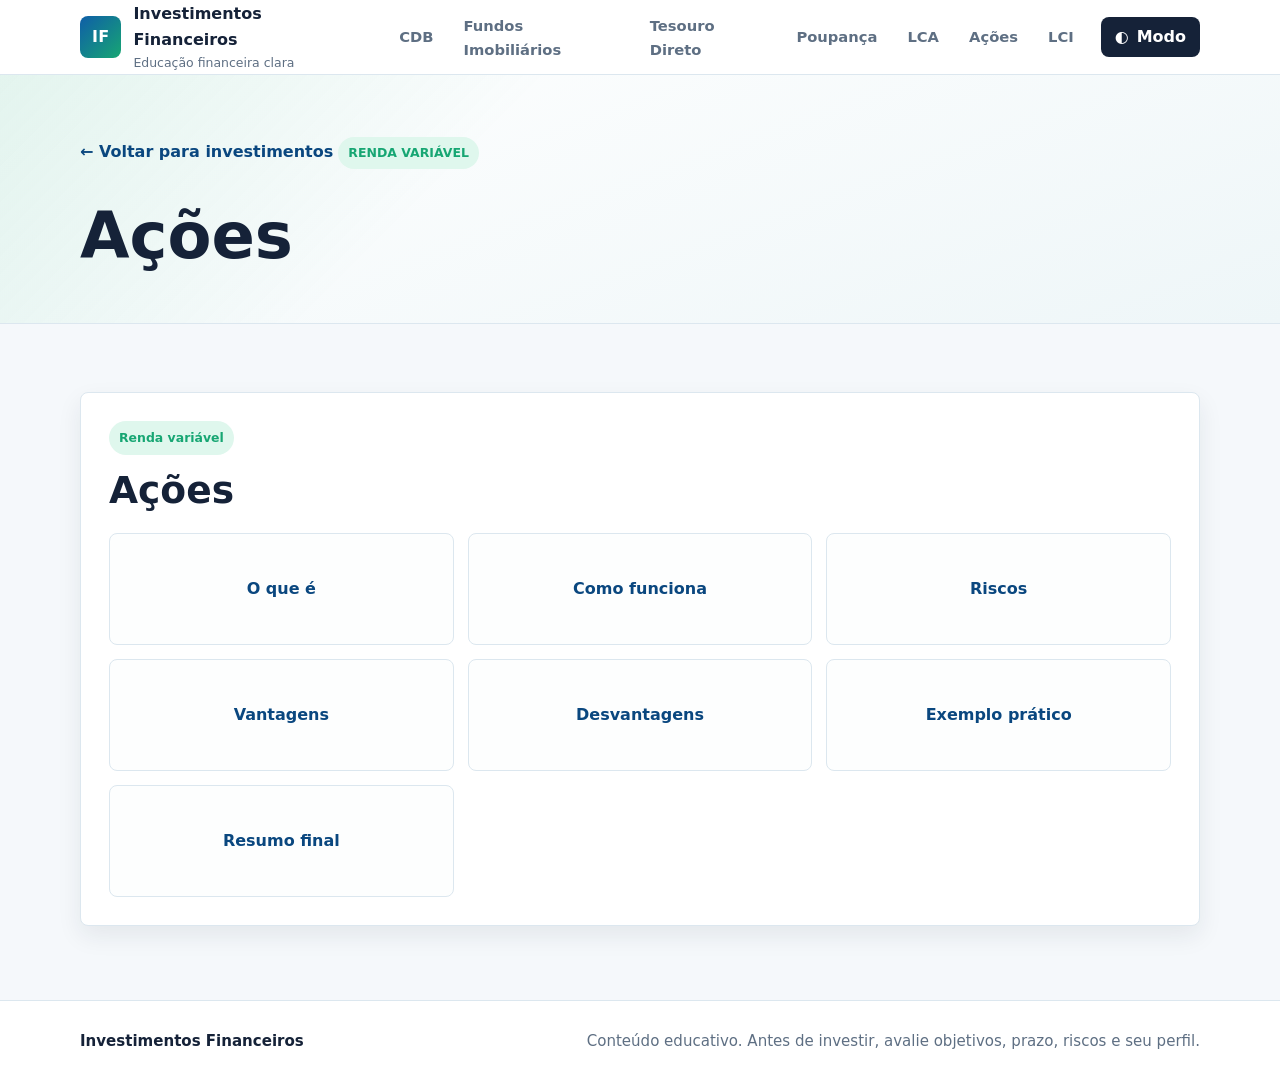
==== acoes.html @ 97bcd503 "Adição de layout base para os outros membros do grupo adicionarem o conteúdo" ====
<!DOCTYPE html>
<html lang="pt-BR">
<head>
    <meta charset="UTF-8">
    <meta name="viewport" content="width=device-width, initial-scale=1.0">
    <title>Ações | Investimentos Financeiros</title>
    <link rel="stylesheet" href="style.css">
</head>
<body>
    <header class="site-header" id="topo">
        <nav class="navbar container" aria-label="Navegação principal">
            <a class="brand" href="index.html" aria-label="Ir para a página inicial">
                <span class="brand-mark">IF</span>
                <span><strong>Investimentos Financeiros</strong><small>Educação financeira clara</small></span>
            </a>
            <button class="nav-toggle" type="button" aria-label="Abrir menu" aria-expanded="false"><span></span><span></span><span></span></button>
            <div class="nav-actions">
                <ul class="nav-menu">
                    <li><a href="cdb.html">CDB</a></li>
                    <li><a href="fundos-imobiliarios.html">Fundos Imobiliários</a></li>
                    <li><a href="tesouro-direto.html">Tesouro Direto</a></li>
                    <li><a href="poupanca.html">Poupança</a></li>
                    <li><a href="lca.html">LCA</a></li>
                    <li><a href="acoes.html">Ações</a></li>
                    <li><a href="lci.html">LCI</a></li>
                </ul>
                <button class="theme-toggle" type="button" aria-label="Alternar modo escuro"><span class="theme-icon" aria-hidden="true">◐</span><span>Modo</span></button>
            </div>
        </nav>
    </header>

    <main class="detail-page">
        <section class="page-hero">
            <div class="container">
                <a class="back-link" href="index.html">← Voltar para investimentos</a>
                <span class="eyebrow">Renda variável</span>
                <h1>Ações</h1>
            </div>
        </section>

        <section class="details-section container" aria-label="Detalhes sobre Ações">
            <article class="investment-detail reveal">
                <div class="detail-header">
                    <span class="type-pill variable">Renda variável</span>
                    <h2>Ações</h2>
                </div>
                <div class="detail-grid">
                    <div class="info-block"><h3>O que é</h3></div>
                    <div class="info-block"><h3>Como funciona</h3></div>
                    <div class="info-block"><h3>Riscos</h3></div>
                    <div class="info-block"><h3>Vantagens</h3></div>
                    <div class="info-block"><h3>Desvantagens</h3></div>
                    <div class="info-block"><h3>Exemplo prático</h3></div>
                    <div class="info-block"><h3>Resumo final</h3></div>
                </div>
            </article>
        </section>
    </main>

    <button class="back-to-top" type="button" aria-label="Voltar ao topo">↑</button>
    <footer class="site-footer"><div class="container footer-content"><p>Investimentos Financeiros</p><p>Conteúdo educativo. Antes de investir, avalie objetivos, prazo, riscos e seu perfil.</p></div></footer>
    <script src="script.js"></script>
</body>
</html>
---- style.css ----
:root {
    --bg: #f5f8fb;
    --surface: #ffffff;
    --surface-strong: #eef6f8;
    --text: #152238;
    --muted: #5e6f83;
    --border: #dce7ef;
    --primary: #0f5ea8;
    --primary-dark: #0a477f;
    --accent: #17a673;
    --accent-soft: #dff7ed;
    --shadow: 0 16px 40px rgba(21, 34, 56, 0.10);
    --shadow-soft: 0 10px 24px rgba(21, 34, 56, 0.08);
    --radius: 8px;
    --header-height: 74px;
}

[data-theme="dark"] {
    --bg: #0f1724;
    --surface: #172234;
    --surface-strong: #1d2b40;
    --text: #edf4fb;
    --muted: #a8b8c8;
    --border: #2b3d54;
    --primary: #67b7ff;
    --primary-dark: #9bd0ff;
    --accent: #57d99e;
    --accent-soft: #173928;
    --shadow: 0 18px 42px rgba(0, 0, 0, 0.26);
    --shadow-soft: 0 10px 24px rgba(0, 0, 0, 0.18);
}

* {
    box-sizing: border-box;
}

html {
    scroll-behavior: smooth;
    scroll-padding-top: calc(var(--header-height) + 22px);
}

body {
    margin: 0;
    font-family: Inter, ui-sans-serif, system-ui, -apple-system, BlinkMacSystemFont, "Segoe UI", sans-serif;
    color: var(--text);
    background: var(--bg);
    line-height: 1.6;
}

a {
    color: inherit;
    text-decoration: none;
}

button {
    font: inherit;
}

.container {
    width: min(1120px, calc(100% - 32px));
    margin: 0 auto;
}

.site-header {
    position: sticky;
    top: 0;
    z-index: 20;
    background: color-mix(in srgb, var(--surface) 92%, transparent);
    border-bottom: 1px solid var(--border);
    backdrop-filter: blur(14px);
}

.navbar {
    min-height: var(--header-height);
    display: flex;
    align-items: center;
    justify-content: space-between;
    gap: 20px;
}

.brand {
    display: flex;
    align-items: center;
    gap: 12px;
    min-width: 230px;
}

.brand-mark,
.card-icon {
    display: grid;
    place-items: center;
    background: linear-gradient(135deg, var(--primary), var(--accent));
    color: #ffffff;
    font-weight: 800;
}

.brand-mark {
    width: 42px;
    height: 42px;
    border-radius: var(--radius);
    letter-spacing: 0.02em;
}

.brand strong,
.brand small {
    display: block;
}

.brand small {
    color: var(--muted);
    font-size: 0.78rem;
}

.nav-actions {
    display: flex;
    align-items: center;
    gap: 16px;
}

.nav-menu {
    display: flex;
    align-items: center;
    gap: 8px;
    padding: 0;
    margin: 0;
    list-style: none;
}

.nav-menu a {
    display: inline-flex;
    align-items: center;
    min-height: 38px;
    padding: 0 11px;
    border-radius: var(--radius);
    color: var(--muted);
    font-size: 0.92rem;
    font-weight: 700;
    transition: background 0.2s ease, color 0.2s ease;
}

.nav-menu a:hover,
.nav-menu a:focus-visible {
    color: var(--primary-dark);
    background: var(--surface-strong);
}

.theme-toggle,
.nav-toggle,
.back-to-top {
    border: 0;
    cursor: pointer;
}

.theme-toggle {
    display: inline-flex;
    align-items: center;
    gap: 8px;
    min-height: 40px;
    padding: 0 14px;
    border-radius: var(--radius);
    background: var(--text);
    color: var(--surface);
    font-weight: 800;
}

.theme-icon {
    font-size: 1rem;
}

.nav-toggle {
    display: none;
    width: 42px;
    height: 42px;
    border-radius: var(--radius);
    background: var(--surface-strong);
}

.nav-toggle span {
    display: block;
    width: 20px;
    height: 2px;
    margin: 5px auto;
    background: var(--text);
}

.hero {
    padding: 84px 0 64px;
    background:
        linear-gradient(135deg, color-mix(in srgb, var(--primary) 18%, transparent), transparent 38%),
        linear-gradient(160deg, var(--surface), var(--surface-strong));
    border-bottom: 1px solid var(--border);
}

.hero-grid {
    display: grid;
    grid-template-columns: minmax(0, 1.1fr) minmax(320px, 0.75fr);
    gap: 32px;
    align-items: center;
}

.eyebrow,
.highlight-label {
    display: inline-flex;
    width: fit-content;
    align-items: center;
    padding: 6px 10px;
    border-radius: 999px;
    background: var(--accent-soft);
    color: var(--accent);
    font-size: 0.78rem;
    font-weight: 900;
    text-transform: uppercase;
}

.hero h1 {
    max-width: 760px;
    margin: 18px 0 16px;
    font-size: clamp(2.55rem, 6vw, 4.8rem);
    line-height: 1.02;
}

.hero p {
    max-width: 700px;
    color: var(--muted);
    font-size: 1.12rem;
}

.hero-actions {
    display: flex;
    flex-wrap: wrap;
    gap: 12px;
    margin-top: 28px;
}

.btn,
.card-link {
    display: inline-flex;
    align-items: center;
    justify-content: center;
    min-height: 44px;
    padding: 0 18px;
    border-radius: var(--radius);
    font-weight: 900;
    transition: transform 0.2s ease, box-shadow 0.2s ease, background 0.2s ease;
}

.btn:hover,
.card-link:hover {
    transform: translateY(-2px);
}

.btn-primary {
    color: #ffffff;
    background: var(--primary);
    box-shadow: var(--shadow-soft);
}

.btn-secondary {
    color: var(--primary-dark);
    background: var(--surface);
    border: 1px solid var(--border);
}

.hero-highlight {
    padding: 28px;
    border: 1px solid var(--border);
    border-radius: var(--radius);
    background: var(--surface);
    box-shadow: var(--shadow);
}

.hero-highlight h2 {
    margin: 18px 0 10px;
    font-size: 1.8rem;
    line-height: 1.15;
}

.highlight-metrics {
    display: grid;
    grid-template-columns: repeat(3, 1fr);
    gap: 10px;
    margin-top: 24px;
}

.highlight-metrics span {
    padding: 12px;
    border-radius: var(--radius);
    background: var(--surface-strong);
    color: var(--muted);
    font-size: 0.82rem;
}

.highlight-metrics strong {
    display: block;
    color: var(--primary-dark);
    font-size: 1.35rem;
}

.intro-section,
.details-section {
    padding: 72px 0 0;
}

.section-heading {
    max-width: 760px;
    margin-bottom: 28px;
}

.section-heading h2 {
    margin: 14px 0 10px;
    font-size: clamp(2rem, 4vw, 3rem);
    line-height: 1.08;
}

.section-heading p {
    margin: 0;
    color: var(--muted);
}

.cards-section {
    padding: 10px 0 44px;
}

.cards-grid {
    display: grid;
    grid-template-columns: repeat(4, minmax(0, 1fr));
    gap: 18px;
}

.title-grid {
    align-items: stretch;
}

.title-box {
    display: grid;
    min-height: 150px;
    place-items: center;
    padding: 24px;
    border: 1px solid var(--border);
    border-radius: var(--radius);
    background:
        linear-gradient(145deg, color-mix(in srgb, var(--primary) 10%, transparent), transparent),
        var(--surface);
    box-shadow: var(--shadow-soft);
    text-align: center;
    transition: border-color 0.2s ease, box-shadow 0.2s ease, transform 0.2s ease;
}

.title-box:hover,
.title-box:focus-visible {
    border-color: color-mix(in srgb, var(--primary) 45%, var(--border));
    box-shadow: var(--shadow);
    transform: translateY(-4px);
}

.title-box h3 {
    margin: 0;
    color: var(--primary-dark);
    font-size: clamp(1.35rem, 2.4vw, 1.9rem);
    line-height: 1.15;
}

.summary-card,
.investment-detail,
.info-block {
    border: 1px solid var(--border);
    border-radius: var(--radius);
    background: var(--surface);
}

.summary-card {
    display: flex;
    min-height: 312px;
    flex-direction: column;
    padding: 22px;
    box-shadow: var(--shadow-soft);
}

.card-icon {
    width: 46px;
    height: 46px;
    border-radius: var(--radius);
    margin-bottom: 18px;
    font-size: 0.85rem;
}

.summary-card h3 {
    margin: 0 0 12px;
    font-size: 1.25rem;
    line-height: 1.2;
}

.summary-card p {
    margin: 0 0 8px;
    color: var(--muted);
    font-size: 0.94rem;
}

.summary-card strong {
    color: var(--text);
}

.card-link {
    margin-top: auto;
    color: var(--primary-dark);
    background: var(--surface-strong);
}

.details-section {
    padding-bottom: 74px;
}

.detail-page .details-section {
    padding-top: 46px;
}

.page-hero {
    padding: 62px 0 42px;
    border-bottom: 1px solid var(--border);
    background:
        linear-gradient(135deg, color-mix(in srgb, var(--accent) 12%, transparent), transparent 36%),
        linear-gradient(160deg, var(--surface), var(--surface-strong));
}

.page-hero h1 {
    max-width: 900px;
    margin: 16px 0 12px;
    font-size: clamp(2.25rem, 5vw, 4rem);
    line-height: 1.04;
}

.page-hero p {
    max-width: 760px;
    margin: 0;
    color: var(--muted);
    font-size: 1.08rem;
}

.back-link {
    display: inline-flex;
    align-items: center;
    width: fit-content;
    margin-bottom: 22px;
    color: var(--primary-dark);
    font-weight: 900;
}

.back-link:hover,
.back-link:focus-visible {
    text-decoration: underline;
}

.investment-detail {
    padding: 28px;
    margin-top: 22px;
    box-shadow: var(--shadow-soft);
}

.detail-header {
    max-width: 840px;
    margin-bottom: 22px;
}

.detail-header h2 {
    margin: 14px 0 8px;
    font-size: clamp(1.7rem, 3vw, 2.35rem);
    line-height: 1.12;
}

.detail-header p,
.info-block p,
.final-summary {
    color: var(--muted);
}

.type-pill {
    display: inline-flex;
    padding: 7px 10px;
    border-radius: 999px;
    font-size: 0.78rem;
    font-weight: 900;
}

.type-pill.fixed {
    color: var(--primary-dark);
    background: color-mix(in srgb, var(--primary) 14%, transparent);
}

.type-pill.variable {
    color: var(--accent);
    background: var(--accent-soft);
}

.detail-grid {
    display: grid;
    grid-template-columns: repeat(3, minmax(0, 1fr));
    gap: 14px;
}

.info-block {
    padding: 18px;
    background: color-mix(in srgb, var(--surface) 88%, var(--surface-strong));
}

.detail-page .info-block {
    display: grid;
    min-height: 112px;
    place-items: center;
    text-align: center;
}

.info-block h3 {
    margin: 0;
    font-size: 1rem;
    color: var(--primary-dark);
}

.info-block p {
    margin: 0;
    font-size: 0.95rem;
}

.final-summary {
    margin: 20px 0 0;
    padding: 16px 18px;
    border-left: 4px solid var(--accent);
    border-radius: var(--radius);
    background: var(--surface-strong);
}

.final-summary strong {
    color: var(--text);
}

.back-to-top {
    position: fixed;
    right: 22px;
    bottom: 22px;
    display: grid;
    width: 46px;
    height: 46px;
    place-items: center;
    border-radius: var(--radius);
    color: #ffffff;
    background: var(--primary);
    box-shadow: var(--shadow);
    opacity: 0;
    pointer-events: none;
    transform: translateY(10px);
    transition: opacity 0.2s ease, transform 0.2s ease;
}

.back-to-top.is-visible {
    opacity: 1;
    pointer-events: auto;
    transform: translateY(0);
}

.site-footer {
    padding: 28px 0;
    border-top: 1px solid var(--border);
    background: var(--surface);
}

.footer-content {
    display: flex;
    justify-content: space-between;
    gap: 18px;
    color: var(--muted);
    font-size: 0.94rem;
}

.footer-content p {
    margin: 0;
}

.footer-content p:first-child {
    color: var(--text);
    font-weight: 900;
}

.reveal {
    opacity: 0;
    transform: translateY(16px);
    transition: opacity 0.55s ease, transform 0.55s ease;
}

.reveal.is-visible {
    opacity: 1;
    transform: translateY(0);
}

@media (max-width: 1060px) {
    .nav-toggle {
        display: block;
    }

    .nav-actions {
        position: absolute;
        top: calc(100% + 1px);
        left: 0;
        right: 0;
        display: none;
        flex-direction: column;
        align-items: stretch;
        gap: 12px;
        padding: 16px;
        background: var(--surface);
        border-bottom: 1px solid var(--border);
        box-shadow: var(--shadow-soft);
    }

    .nav-actions.is-open {
        display: flex;
    }

    .nav-menu {
        display: grid;
        grid-template-columns: repeat(2, minmax(0, 1fr));
        gap: 8px;
    }

    .nav-menu a,
    .theme-toggle {
        width: 100%;
        justify-content: center;
    }

    .hero-grid {
        grid-template-columns: 1fr;
    }

    .cards-grid {
        grid-template-columns: repeat(2, minmax(0, 1fr));
    }

    .detail-grid {
        grid-template-columns: repeat(2, minmax(0, 1fr));
    }
}

@media (max-width: 680px) {
    :root {
        --header-height: 66px;
    }

    .container {
        width: min(100% - 24px, 1120px);
    }

    .brand {
        min-width: auto;
    }

    .brand small {
        display: none;
    }

    .hero {
        padding: 54px 0 42px;
    }

    .hero h1 {
        font-size: 2.55rem;
    }

    .hero p {
        font-size: 1rem;
    }

    .hero-actions,
    .footer-content {
        flex-direction: column;
    }

    .btn {
        width: 100%;
    }

    .hero-highlight,
    .investment-detail {
        padding: 20px;
    }

    .highlight-metrics,
    .cards-grid,
    .detail-grid,
    .nav-menu {
        grid-template-columns: 1fr;
    }

    .summary-card {
        min-height: auto;
    }

    .intro-section,
    .details-section {
        padding-top: 48px;
    }

    .back-to-top {
        right: 14px;
        bottom: 14px;
    }
}
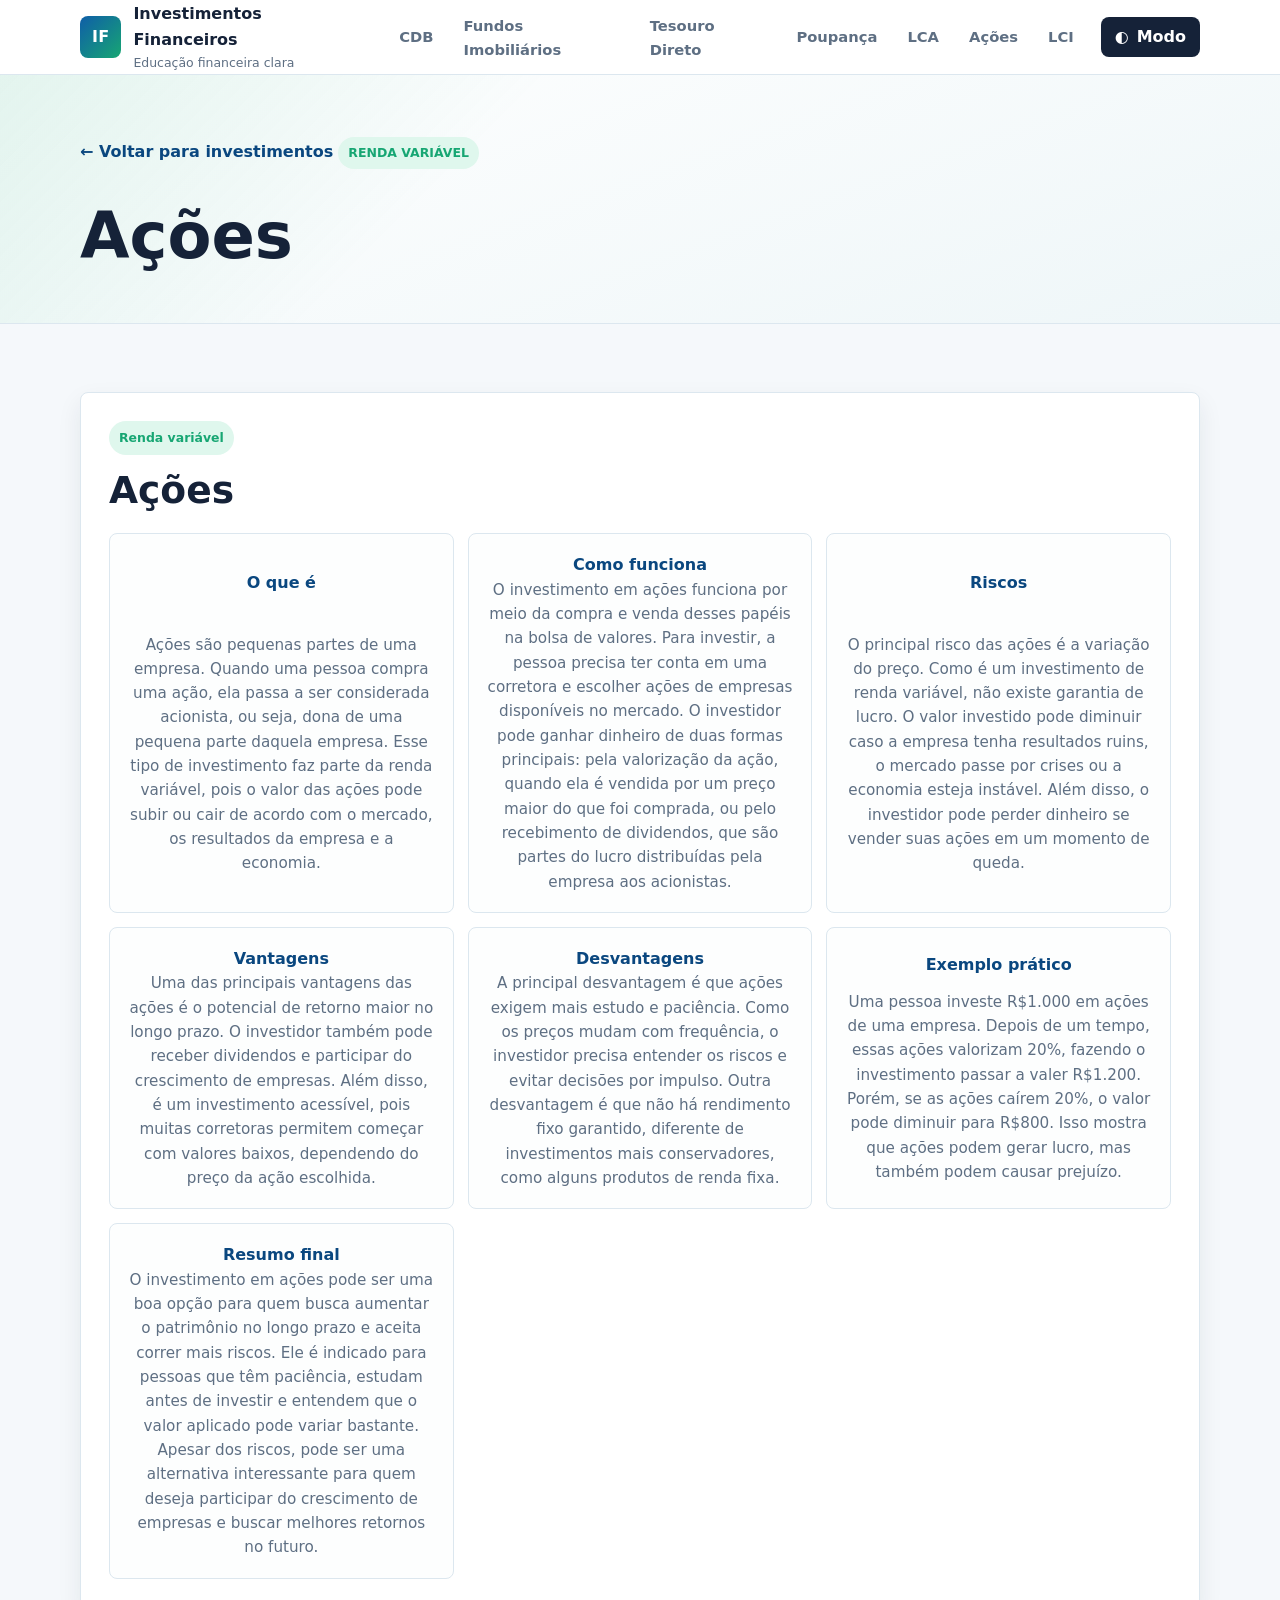
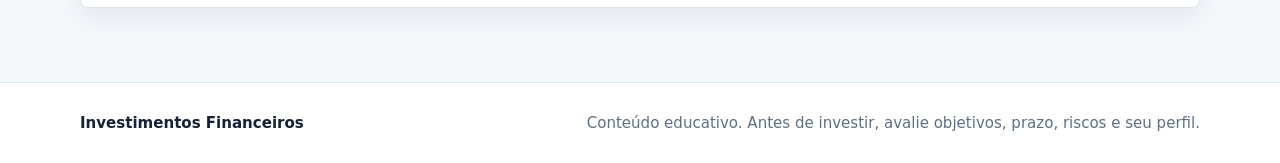
==== commit c7558976: "Adição de conteúdo na seção de ações do projeto. (em virtude do compartilhamento de tarefa)" ====
--- a/acoes.html
+++ b/acoes.html
@@ -18,7 +18,7 @@
                 <ul class="nav-menu">
                     <li><a href="cdb.html">CDB</a></li>
                     <li><a href="fundos-imobiliarios.html">Fundos Imobiliários</a></li>
-                    <li><a href="tesouro-direto.html">Tesouro Direto</a></li>
+                    <li><a href="tesouroDireto.html">Tesouro Direto</a></li>
                     <li><a href="poupanca.html">Poupança</a></li>
                     <li><a href="lca.html">LCA</a></li>
                     <li><a href="acoes.html">Ações</a></li>
@@ -45,13 +45,34 @@
                     <h2>Ações</h2>
                 </div>
                 <div class="detail-grid">
-                    <div class="info-block"><h3>O que é</h3></div>
-                    <div class="info-block"><h3>Como funciona</h3></div>
-                    <div class="info-block"><h3>Riscos</h3></div>
-                    <div class="info-block"><h3>Vantagens</h3></div>
-                    <div class="info-block"><h3>Desvantagens</h3></div>
-                    <div class="info-block"><h3>Exemplo prático</h3></div>
-                    <div class="info-block"><h3>Resumo final</h3></div>
+                    <div class="info-block">
+                        <h3>O que é</h3>
+                        <p>Ações são pequenas partes de uma empresa. Quando uma pessoa compra uma ação, ela passa a ser considerada acionista, ou seja, dona de uma pequena parte daquela empresa. Esse tipo de investimento faz parte da renda variável, pois o valor das ações pode subir ou cair de acordo com o mercado, os resultados da empresa e a economia.</p>
+                    </div>
+                    <div class="info-block">
+                        <h3>Como funciona</h3>
+                        <p>O investimento em ações funciona por meio da compra e venda desses papéis na bolsa de valores. Para investir, a pessoa precisa ter conta em uma corretora e escolher ações de empresas disponíveis no mercado. O investidor pode ganhar dinheiro de duas formas principais: pela valorização da ação, quando ela é vendida por um preço maior do que foi comprada, ou pelo recebimento de dividendos, que são partes do lucro distribuídas pela empresa aos acionistas.</p>
+                    </div>
+                    <div class="info-block">
+                        <h3>Riscos</h3>
+                        <p>O principal risco das ações é a variação do preço. Como é um investimento de renda variável, não existe garantia de lucro. O valor investido pode diminuir caso a empresa tenha resultados ruins, o mercado passe por crises ou a economia esteja instável. Além disso, o investidor pode perder dinheiro se vender suas ações em um momento de queda.</p>
+                    </div>
+                    <div class="info-block">
+                        <h3>Vantagens</h3>
+                        <p>Uma das principais vantagens das ações é o potencial de retorno maior no longo prazo. O investidor também pode receber dividendos e participar do crescimento de empresas. Além disso, é um investimento acessível, pois muitas corretoras permitem começar com valores baixos, dependendo do preço da ação escolhida.</p>
+                    </div>
+                    <div class="info-block">
+                        <h3>Desvantagens</h3>
+                        <p>A principal desvantagem é que ações exigem mais estudo e paciência. Como os preços mudam com frequência, o investidor precisa entender os riscos e evitar decisões por impulso. Outra desvantagem é que não há rendimento fixo garantido, diferente de investimentos mais conservadores, como alguns produtos de renda fixa.</p>
+                    </div>
+                    <div class="info-block">
+                        <h3>Exemplo prático</h3>
+                        <p>Uma pessoa investe R$1.000 em ações de uma empresa. Depois de um tempo, essas ações valorizam 20%, fazendo o investimento passar a valer R$1.200. Porém, se as ações caírem 20%, o valor pode diminuir para R$800. Isso mostra que ações podem gerar lucro, mas também podem causar prejuízo.</p>
+                    </div>
+                    <div class="info-block">
+                        <h3>Resumo final</h3>
+                        <p>O investimento em ações pode ser uma boa opção para quem busca aumentar o patrimônio no longo prazo e aceita correr mais riscos. Ele é indicado para pessoas que têm paciência, estudam antes de investir e entendem que o valor aplicado pode variar bastante. Apesar dos riscos, pode ser uma alternativa interessante para quem deseja participar do crescimento de empresas e buscar melhores retornos no futuro.</p>
+                    </div>
                 </div>
             </article>
         </section>
--- a/style.css
+++ b/style.css
@@ -520,6 +520,22 @@
     font-size: 0.95rem;
 }
 
+.content-grid .info-block {
+    display: flex;
+    flex-direction: column;
+    align-items: flex-start;
+    justify-content: flex-start;
+    gap: 10px;
+    text-align: left;
+}
+
+.content-grid .info-block ul {
+    margin: 0;
+    padding-left: 18px;
+    color: var(--muted);
+    font-size: 0.95rem;
+}
+
 .final-summary {
     margin: 20px 0 0;
     padding: 16px 18px;
